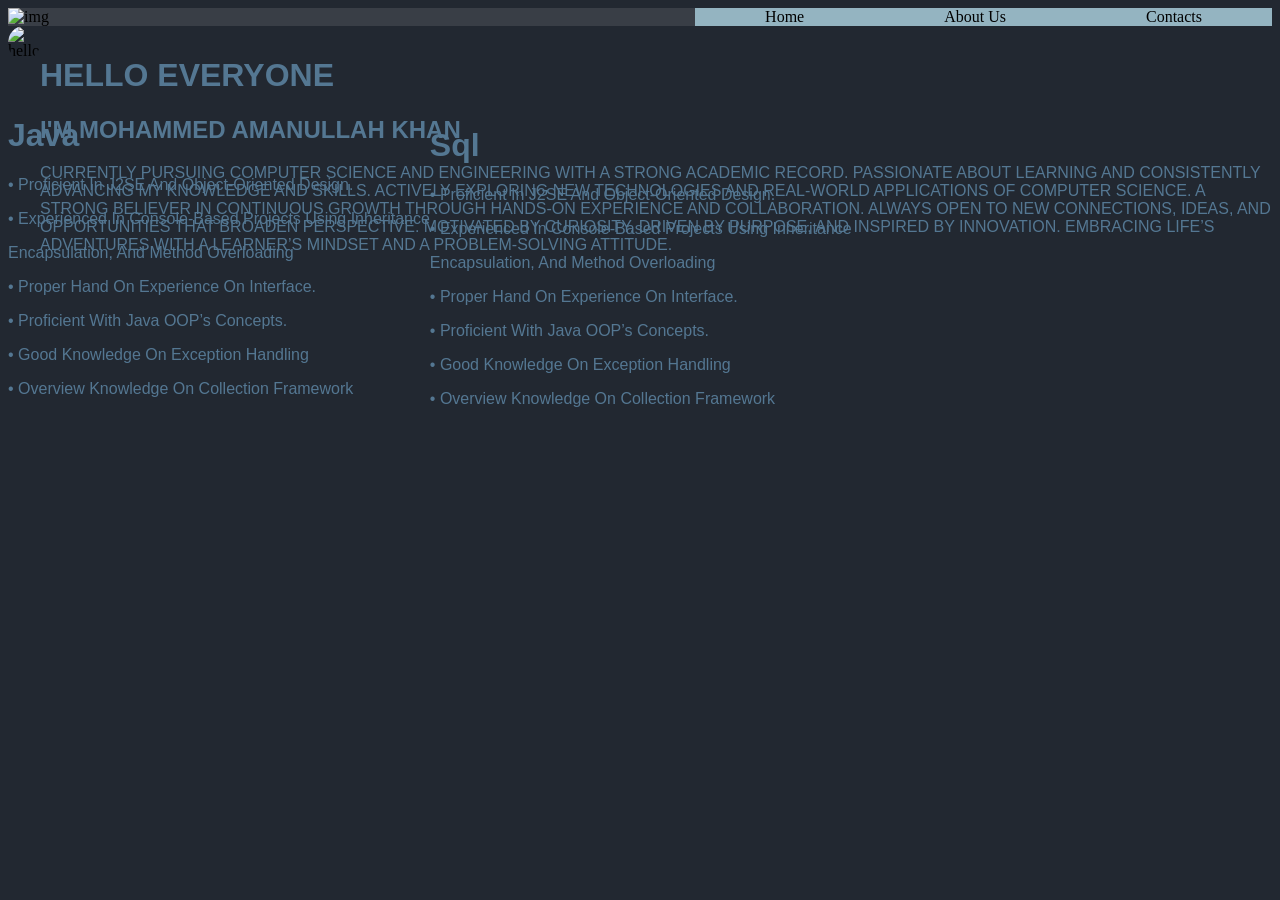
==== index.html @ 553f660c "changes" ====
<!DOCTYPE html>
<html lang="en">

<head>
    <meta charset="UTF-8">
    <meta name="viewport" content="width=device-width, initial-scale=1.0">
    <title>Document</title>
    <link rel="stylesheet" href="folio.css">
</head>

<body>
    <div id="nav">
        <div class="logo">
          <img src="C:\Users\91974\Desktop\dsdatasets\basic shit\UE-Logo-1.webp" alt="img"style="height: 50px; ">
        </div>
        <div class="contentNav">
        <div class="b1">Home</div>
        <div class="b1">About Us</div>
        <div class="b1">Contacts</div>
        </div>
        </div>  
    <div class="main">
        <div class="image">
            <img src="C:\Users\91974\Desktop\dsdatasets\basic shit\IMG-20250505-WA0002.jpg " alt="hello" style
                height="350px">
        </div>

        <div class="content">
            <div id="head">
                <h1>Hello Everyone </h1>
                <h2>I'm Mohammed Amanullah khan</h2>
                <p>Currently pursuing Computer Science and Engineering with a strong academic record.
                    Passionate about learning and consistently advancing my knowledge and skills.
                    Actively exploring new technologies and real-world applications of computer science.
                    A strong believer in continuous growth through hands-on experience and collaboration.
                    Always open to new connections, ideas, and opportunities that broaden perspective.
                    Motivated by curiosity, driven by purpose, and inspired by innovation.
                    Embracing life’s adventures with a learner’s mindset and a problem-solving attitude.


            </div>

        </div>
        </div>
            <div class="subpart">

                <div class="content">
                    <div class="java">
                        <h1>Java</h1>
                

 <p>• Proficient in J2SE and object-oriented design.</p>
<p>• Experienced in console-based projects using inheritance  <p>    encapsulation, and method overloading</p></p>
<p>• Proper hand on experience on 
    Interface. </p>
<p> • Proficient with Java OOP’s concepts.</p>
<p>•
    Good Knowledge on Exception 
   Handling</p>
<p>• Overview Knowledge on Collection Framework</p>

         </div>
                    <div class="content"    >
                        <div class="sql">
                            <h1>sql</h1>
                            <p>• Proficient in J2SE and object-oriented design.</p>
                            <p>• Experienced in console-based projects using inheritance  <p>    encapsulation, and method overloading</p></p>
                            <p>• Proper hand on experience on 
                                Interface. </p>
                            <p> • Proficient with Java OOP’s concepts.</p>
                            <p>•
                                Good Knowledge on Exception 
                               Handling</p>
                            <p>• Overview Knowledge on Collection Framework</p>
                        </div>
                    </div>
                </div>
                </div>
                

            
</body>

</html>
---- folio.css ----
body{
 background-color: #222831;  

}
#nav{
    padding: 0%;
    display: flex;
    justify-content: space-between;
    background-color:#393E46;
 
}
.contentNav{
    padding: 0%;
    background-color:#94B4C1;
display: flex;
align-items: center;
justify-content: space-between;

}
.b1{
    margin-left: 70px;
    margin-right: 70px;
}
.main{
display: flex;
justify-content: center;
align-items: flex-start;

}
.image img{
    position: sticky;
    border-radius: 50%;
    

}
.content{
    padding-top: 10px;
    display: flex;
    color:#547792;
    text-transform: capitalize;
    font-family: 'Gill Sans', 'Gill Sans MT', Calibri, 'Trebuchet MS', sans-serif;
}
#head{
height:50px;
text-transform: uppercase;
}
.subpart{
    display: flex;
    justify-content: flex-start;
    align-items: center;
    
}
.java{

}
.sql{
   
}
.logo{
    border-radius: 50%;
}

/* 547792 94B4C1 9#393E46CEFCA */
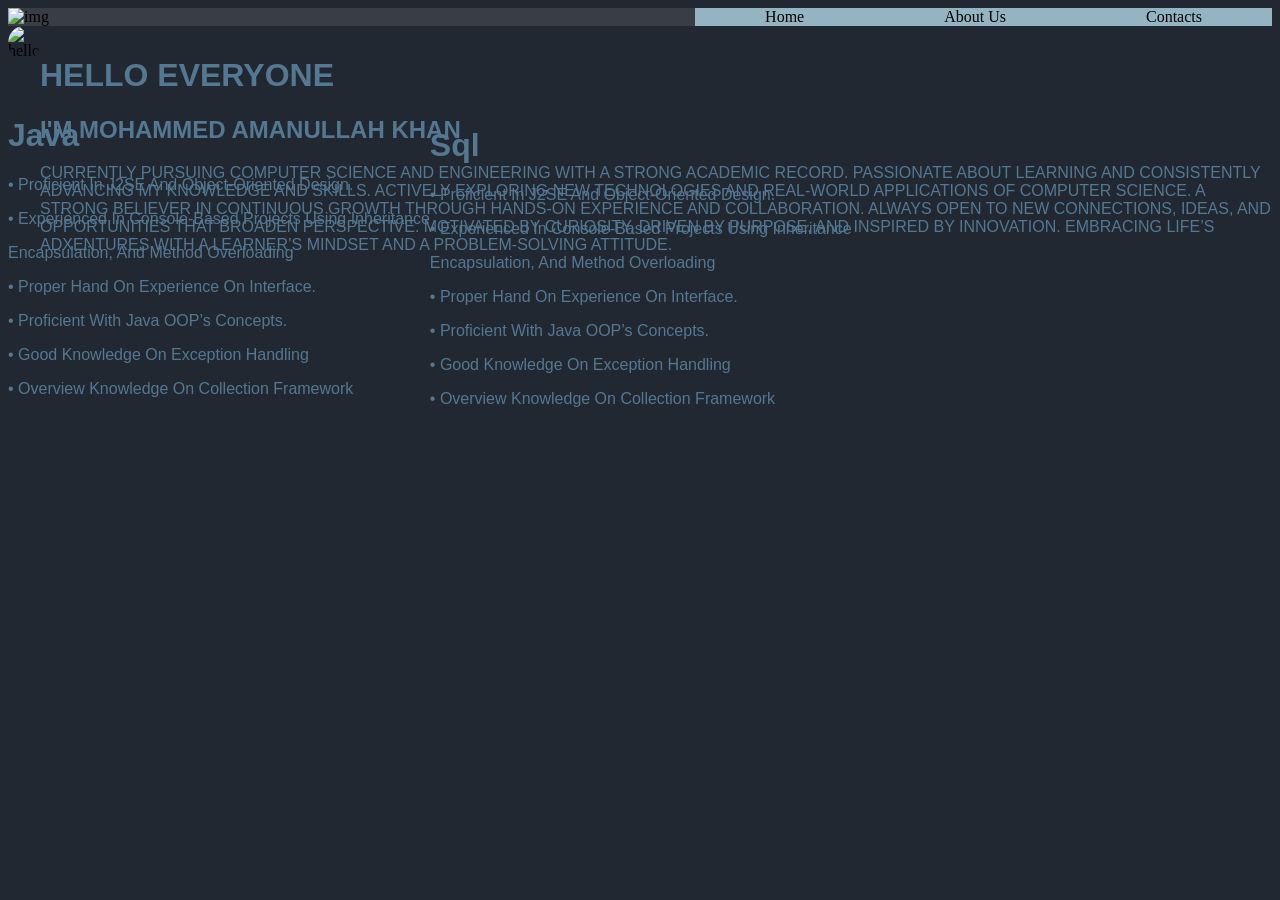
==== commit cb3c6b2c: "d" ====
--- a/index.html
+++ b/index.html
@@ -11,7 +11,7 @@
 <body>
     <div id="nav">
         <div class="logo">
-          <img src="C:\Users\91974\Desktop\dsdatasets\basic shit\UE-Logo-1.webp" alt="img"style="height: 50px; ">
+          <img src="C:\Users\91974\Desktop\dcl\AmanPortfolio\UE-Logo-1.webp" alt="img"style="height: 50px; ">
         </div>
         <div class="contentNav">
         <div class="b1">Home</div>
@@ -21,7 +21,7 @@
         </div>  
     <div class="main">
         <div class="image">
-            <img src="C:\Users\91974\Desktop\dsdatasets\basic shit\IMG-20250505-WA0002.jpg " alt="hello" style
+            <img src="C:\Users\91974\Desktop\dcl\AmanPortfolio\IMG-20250505-WA0002.jpg " alt="hello" style
                 height="350px">
         </div>
 
@@ -35,7 +35,7 @@
                     A strong believer in continuous growth through hands-on experience and collaboration.
                     Always open to new connections, ideas, and opportunities that broaden perspective.
                     Motivated by curiosity, driven by purpose, and inspired by innovation.
-                    Embracing life’s adventures with a learner’s mindset and a problem-solving attitude.
+                    Embracing life’s adxentures with a learner’s mindset and a problem-solving attitude.
 
 
             </div>
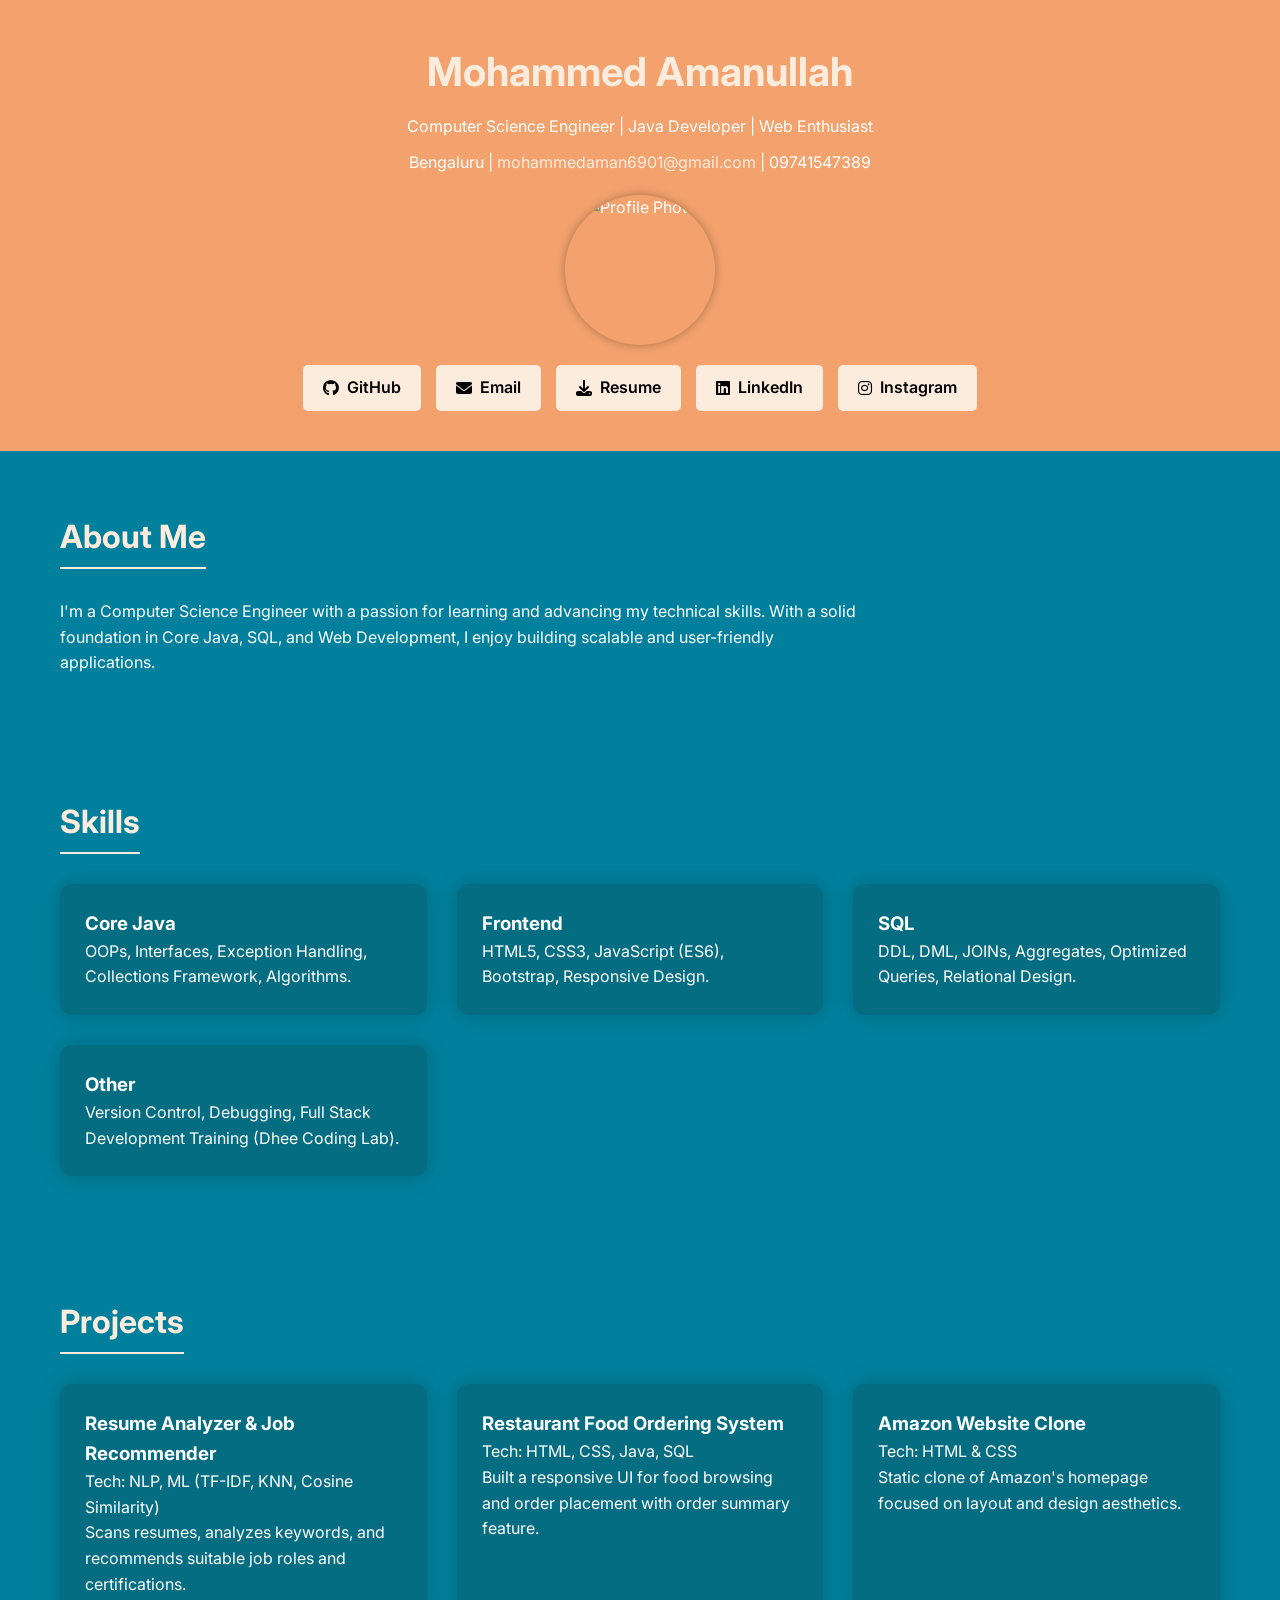
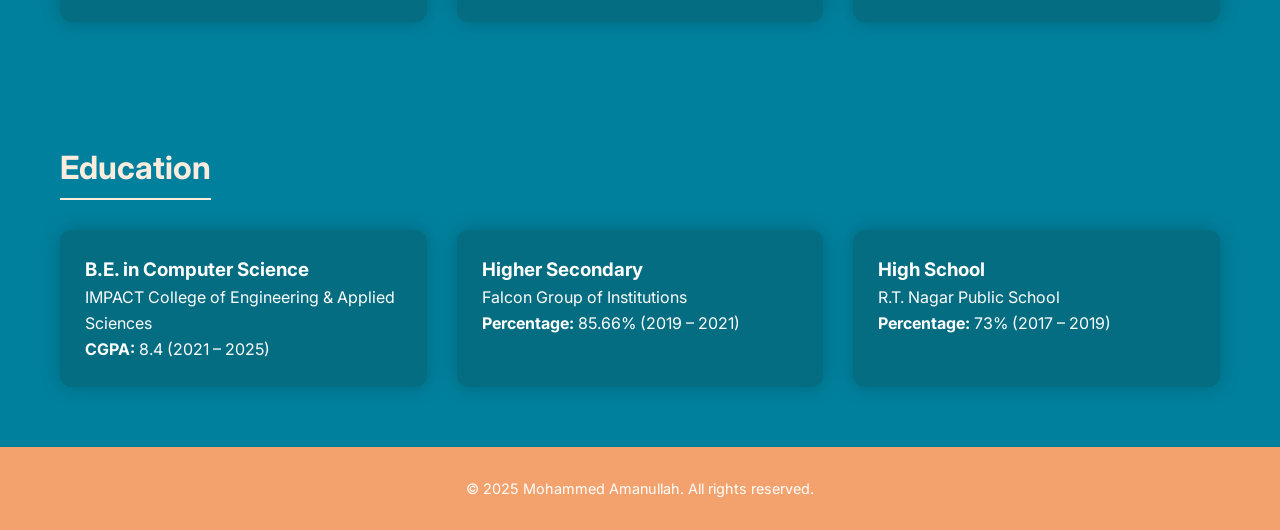
==== commit 710164ea: "sx" ====
--- a/index.html
+++ b/index.html
@@ -1,84 +1,233 @@
 <!DOCTYPE html>
 <html lang="en">
-
 <head>
-    <meta charset="UTF-8">
-    <meta name="viewport" content="width=device-width, initial-scale=1.0">
-    <title>Document</title>
-    <link rel="stylesheet" href="folio.css">
+  <meta charset="UTF-8" />
+  <meta name="viewport" content="width=device-width, initial-scale=1.0" />
+  <title>Mohammed Amanullah - Portfolio</title>
+  <link href="https://fonts.googleapis.com/css2?family=Inter:wght@400;600;700&display=swap" rel="stylesheet">
+  <link rel="stylesheet" href="https://cdnjs.cloudflare.com/ajax/libs/font-awesome/6.5.0/css/all.min.css">
+  <style>
+    :root {
+      --primary: #00809D;
+      --accent: #FCECDD;
+      --text: #ffffff;
+      --muted: #FF7601;
+      --bg: #F3A26D;
+    }
+
+    * {
+      margin: 0;
+      padding: 0;
+      box-sizing: border-box;
+      font-family: 'Inter', sans-serif;
+    }
+
+    body {
+      background-color: var(--primary);
+      color: var(--text);
+      line-height: 1.6;
+    }
+
+    header {
+      padding: 40px 60px;
+      text-align: center;
+      background-color: var(--bg);
+    }
+
+    header h1 {
+      font-size: 2.5rem;
+      color: var(--accent);
+    }
+
+    header p {
+      margin-top: 10px;
+      font-size: 1rem;
+      color: var(--text);
+    }
+
+    .profile-pic {
+      margin: 20px auto;
+      width: 150px;
+      height: 150px;
+      border-radius: 50%;
+      overflow: hidden;
+      box-shadow: 0 0 10px rgba(0,0,0,0.3);
+    }
+
+    .profile-pic img {
+      width: 100%;
+      height: 100%;
+      object-fit: cover;
+    }
+
+    .buttons {
+      margin-top: 20px;
+      display: flex;
+      justify-content: center;
+      flex-wrap: wrap;
+      gap: 15px;
+    }
+
+    .buttons a {
+      display: inline-flex;
+      align-items: center;
+      gap: 8px;
+      padding: 10px 20px;
+      background-color: var(--accent);
+      color: #000;
+      font-weight: 600;
+      text-decoration: none;
+      border-radius: 5px;
+      transition: background-color 0.3s;
+    }
+
+    .buttons a:hover {
+      background-color: #ffe9d6;
+    }
+
+    section {
+      padding: 60px;
+    }
+
+    h2 {
+      font-size: 2rem;
+      margin-bottom: 30px;
+      color: var(--accent);
+      border-bottom: 2px solid var(--accent);
+      display: inline-block;
+      padding-bottom: 5px;
+    }
+
+    .grid {
+      display: grid;
+      grid-template-columns: repeat(auto-fit, minmax(280px, 1fr));
+      gap: 30px;
+    }
+
+    .card {
+      background-color: #056d81;
+      padding: 25px;
+      border-radius: 12px;
+      box-shadow: 0 0 20px rgba(0, 0, 0, 0.2);
+      transition: transform 0.3s ease;
+    }
+
+    .card:hover {
+      transform: translateY(-5px);
+    }
+
+    footer {
+      background-color: var(--bg);
+      color: var(--text);
+      text-align: center;
+      padding: 30px 10px;
+      font-size: 0.9rem;
+    }
+
+    a {
+      color: var(--accent);
+      text-decoration: none;
+    }
+
+    a:hover {
+      text-decoration: underline;
+    }
+  </style>
 </head>
-
 <body>
-    <div id="nav">
-        <div class="logo">
-          <img src="C:\Users\91974\Desktop\dcl\AmanPortfolio\UE-Logo-1.webp" alt="img"style="height: 50px; ">
-        </div>
-        <div class="contentNav">
-        <div class="b1">Home</div>
-        <div class="b1">About Us</div>
-        <div class="b1">Contacts</div>
-        </div>
-        </div>  
-    <div class="main">
-        <div class="image">
-            <img src="C:\Users\91974\Desktop\dcl\AmanPortfolio\IMG-20250505-WA0002.jpg " alt="hello" style
-                height="350px">
-        </div>
-
-        <div class="content">
-            <div id="head">
-                <h1>Hello Everyone </h1>
-                <h2>I'm Mohammed Amanullah khan</h2>
-                <p>Currently pursuing Computer Science and Engineering with a strong academic record.
-                    Passionate about learning and consistently advancing my knowledge and skills.
-                    Actively exploring new technologies and real-world applications of computer science.
-                    A strong believer in continuous growth through hands-on experience and collaboration.
-                    Always open to new connections, ideas, and opportunities that broaden perspective.
-                    Motivated by curiosity, driven by purpose, and inspired by innovation.
-                    Embracing life’s adxentures with a learner’s mindset and a problem-solving attitude.
-
-
-            </div>
-
-        </div>
-        </div>
-            <div class="subpart">
-
-                <div class="content">
-                    <div class="java">
-                        <h1>Java</h1>
-                
-
- <p>• Proficient in J2SE and object-oriented design.</p>
-<p>• Experienced in console-based projects using inheritance  <p>    encapsulation, and method overloading</p></p>
-<p>• Proper hand on experience on 
-    Interface. </p>
-<p> • Proficient with Java OOP’s concepts.</p>
-<p>•
-    Good Knowledge on Exception 
-   Handling</p>
-<p>• Overview Knowledge on Collection Framework</p>
-
-         </div>
-                    <div class="content"    >
-                        <div class="sql">
-                            <h1>sql</h1>
-                            <p>• Proficient in J2SE and object-oriented design.</p>
-                            <p>• Experienced in console-based projects using inheritance  <p>    encapsulation, and method overloading</p></p>
-                            <p>• Proper hand on experience on 
-                                Interface. </p>
-                            <p> • Proficient with Java OOP’s concepts.</p>
-                            <p>•
-                                Good Knowledge on Exception 
-                               Handling</p>
-                            <p>• Overview Knowledge on Collection Framework</p>
-                        </div>
-                    </div>
-                </div>
-                </div>
-                
-
-            
+
+<header>
+  <h1>Mohammed Amanullah</h1>
+  <p>Computer Science Engineer | Java Developer | Web Enthusiast</p>
+  <p>Bengaluru | <a href="mailto:mohammedaman6901@gmail.com">mohammedaman6901@gmail.com</a> | 09741547389</p>
+
+  <div class="profile-pic">
+    <img src="C:\Users\91974\Desktop\AmanPort\IMG_8787.JPG" alt="Profile Photo" />
+  </div>
+
+  <div class="buttons">
+    <a href="https://github.com/Mohammedaman6901" target="_blank"><i class="fab fa-github"></i> GitHub</a>
+    <a href="mailto:mohammedaman6901@gmail.com"><i class="fas fa-envelope"></i> Email</a>
+    <a href="C:\Users\91974\Desktop\AmanPort\Mohammed-Amanullah (june)2025.pdf" download><i class="fas fa-download"></i> Resume</a>
+    <a href="https://www.linkedin.com/in/mohammed-amanullah-52b694307/" target="_blank"><i class="fab fa-linkedin"></i> LinkedIn</a>
+    <a href="https://www.instagram.com/mohammed._.aman" target="_blank"><i class="fab fa-instagram"></i> Instagram</a>
+  </div>
+</header>
+
+<section>
+  <h2>About Me</h2>
+  <p style="max-width: 800px;">
+    I'm a Computer Science Engineer with a passion for learning and advancing my technical skills. With a solid foundation in Core Java, SQL, and Web Development, I enjoy building scalable and user-friendly applications.
+  </p>
+</section>
+
+<section>
+  <h2>Skills</h2>
+  <div class="grid">
+    <div class="card">
+      <h3>Core Java</h3>
+      <p>OOPs, Interfaces, Exception Handling, Collections Framework, Algorithms.</p>
+    </div>
+    <div class="card">
+      <h3>Frontend</h3>
+      <p>HTML5, CSS3, JavaScript (ES6), Bootstrap, Responsive Design.</p>
+    </div>
+    <div class="card">
+      <h3>SQL</h3>
+      <p>DDL, DML, JOINs, Aggregates, Optimized Queries, Relational Design.</p>
+    </div>
+    <div class="card">
+      <h3>Other</h3>
+      <p>Version Control, Debugging, Full Stack Development Training (Dhee Coding Lab).</p>
+    </div>
+  </div>
+</section>
+
+<section>
+  <h2>Projects</h2>
+  <div class="grid">
+    <div class="card">
+      <h3>Resume Analyzer & Job Recommender</h3>
+      <p>Tech: NLP, ML (TF-IDF, KNN, Cosine Similarity)</p>
+      <p>Scans resumes, analyzes keywords, and recommends suitable job roles and certifications.</p>
+    </div>
+    <div class="card">
+      <h3>Restaurant Food Ordering System</h3>
+      <p>Tech: HTML, CSS, Java, SQL</p>
+      <p>Built a responsive UI for food browsing and order placement with order summary feature.</p>
+    </div>
+    <div class="card">
+      <h3>Amazon Website Clone</h3>
+      <p>Tech: HTML & CSS</p>
+      <p>Static clone of Amazon's homepage focused on layout and design aesthetics.</p>
+    </div>
+  </div>
+</section>
+
+<section>
+  <h2>Education</h2>
+  <div class="grid">
+    <div class="card">
+      <h3>B.E. in Computer Science</h3>
+      <p>IMPACT College of Engineering & Applied Sciences</p>
+      <p><strong>CGPA:</strong> 8.4 (2021 – 2025)</p>
+    </div>
+    <div class="card">
+      <h3>Higher Secondary</h3>
+      <p>Falcon Group of Institutions</p>
+      <p><strong>Percentage:</strong> 85.66% (2019 – 2021)</p>
+    </div>
+    <div class="card">
+      <h3>High School</h3>
+      <p>R.T. Nagar Public School</p>
+      <p><strong>Percentage:</strong> 73% (2017 – 2019)</p>
+    </div>
+  </div>
+</section>
+
+<footer>
+  <p>&copy; 2025 Mohammed Amanullah. All rights reserved.</p>
+</footer>
+
 </body>
-
-</html>+</html>
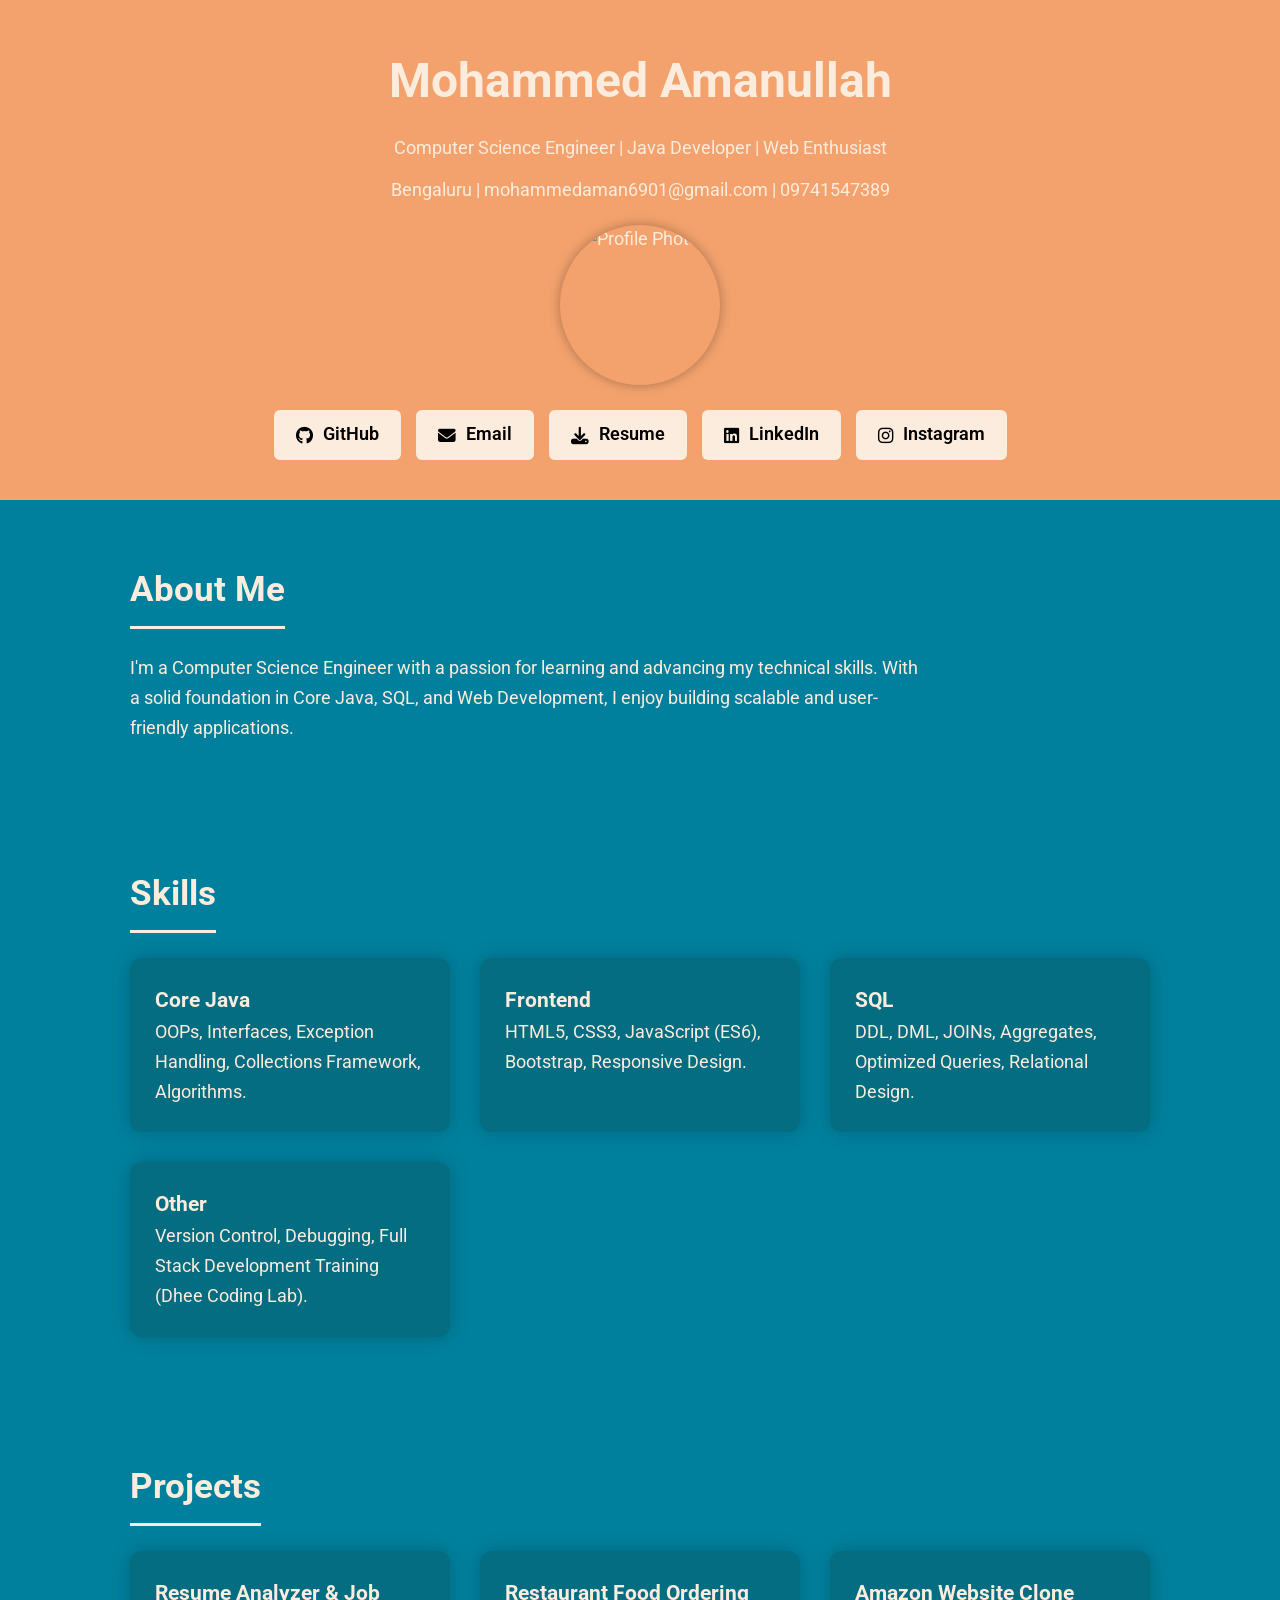
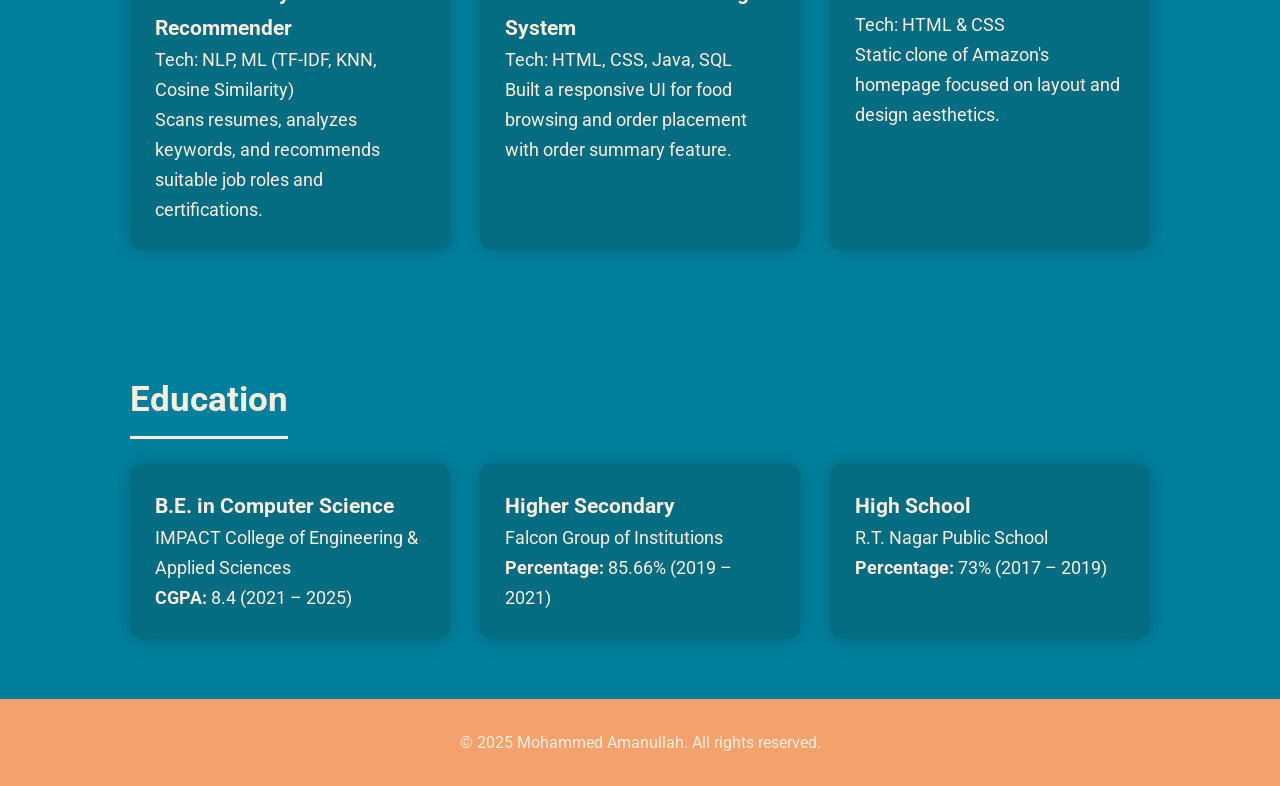
==== commit a5f5a274: "hi" ====
--- a/index.html
+++ b/index.html
@@ -4,13 +4,13 @@
   <meta charset="UTF-8" />
   <meta name="viewport" content="width=device-width, initial-scale=1.0" />
   <title>Mohammed Amanullah - Portfolio</title>
-  <link href="https://fonts.googleapis.com/css2?family=Inter:wght@400;600;700&display=swap" rel="stylesheet">
+  <link href="https://fonts.googleapis.com/css2?family=Roboto:wght@400;500;700&display=swap" rel="stylesheet">
   <link rel="stylesheet" href="https://cdnjs.cloudflare.com/ajax/libs/font-awesome/6.5.0/css/all.min.css">
   <style>
     :root {
       --primary: #00809D;
       --accent: #FCECDD;
-      --text: #ffffff;
+      --text: #FCECDD;
       --muted: #FF7601;
       --bg: #F3A26D;
     }
@@ -19,13 +19,14 @@
       margin: 0;
       padding: 0;
       box-sizing: border-box;
-      font-family: 'Inter', sans-serif;
+      font-family: 'Roboto', sans-serif;
     }
 
     body {
       background-color: var(--primary);
       color: var(--text);
-      line-height: 1.6;
+      line-height: 1.7;
+      font-size: 1.1rem;
     }
 
     header {
@@ -35,23 +36,24 @@
     }
 
     header h1 {
-      font-size: 2.5rem;
+      font-size: 3rem;
       color: var(--accent);
+      font-weight: 700;
     }
 
     header p {
-      margin-top: 10px;
-      font-size: 1rem;
+      margin-top: 12px;
+      font-size: 1.1rem;
       color: var(--text);
     }
 
     .profile-pic {
       margin: 20px auto;
-      width: 150px;
-      height: 150px;
+      width: 160px;
+      height: 160px;
       border-radius: 50%;
       overflow: hidden;
-      box-shadow: 0 0 10px rgba(0,0,0,0.3);
+      box-shadow: 0 0 12px rgba(0,0,0,0.3);
     }
 
     .profile-pic img {
@@ -61,7 +63,7 @@
     }
 
     .buttons {
-      margin-top: 20px;
+      margin-top: 25px;
       display: flex;
       justify-content: center;
       flex-wrap: wrap;
@@ -71,31 +73,33 @@
     .buttons a {
       display: inline-flex;
       align-items: center;
-      gap: 8px;
-      padding: 10px 20px;
+      gap: 10px;
+      padding: 10px 22px;
       background-color: var(--accent);
       color: #000;
       font-weight: 600;
       text-decoration: none;
-      border-radius: 5px;
-      transition: background-color 0.3s;
+      border-radius: 6px;
+      transition: background-color 0.3s ease;
     }
 
     .buttons a:hover {
-      background-color: #ffe9d6;
+      background-color: #ffe0c7;
     }
 
     section {
-      padding: 60px;
+      padding: 60px 40px;
+      max-width: 1100px;
+      margin: auto;
     }
 
     h2 {
-      font-size: 2rem;
-      margin-bottom: 30px;
+      font-size: 2.2rem;
+      margin-bottom: 25px;
       color: var(--accent);
-      border-bottom: 2px solid var(--accent);
+      border-bottom: 3px solid var(--accent);
       display: inline-block;
-      padding-bottom: 5px;
+      padding-bottom: 6px;
     }
 
     .grid {
@@ -113,7 +117,7 @@
     }
 
     .card:hover {
-      transform: translateY(-5px);
+      transform: translateY(-6px);
     }
 
     footer {
@@ -121,7 +125,7 @@
       color: var(--text);
       text-align: center;
       padding: 30px 10px;
-      font-size: 0.9rem;
+      font-size: 1rem;
     }
 
     a {
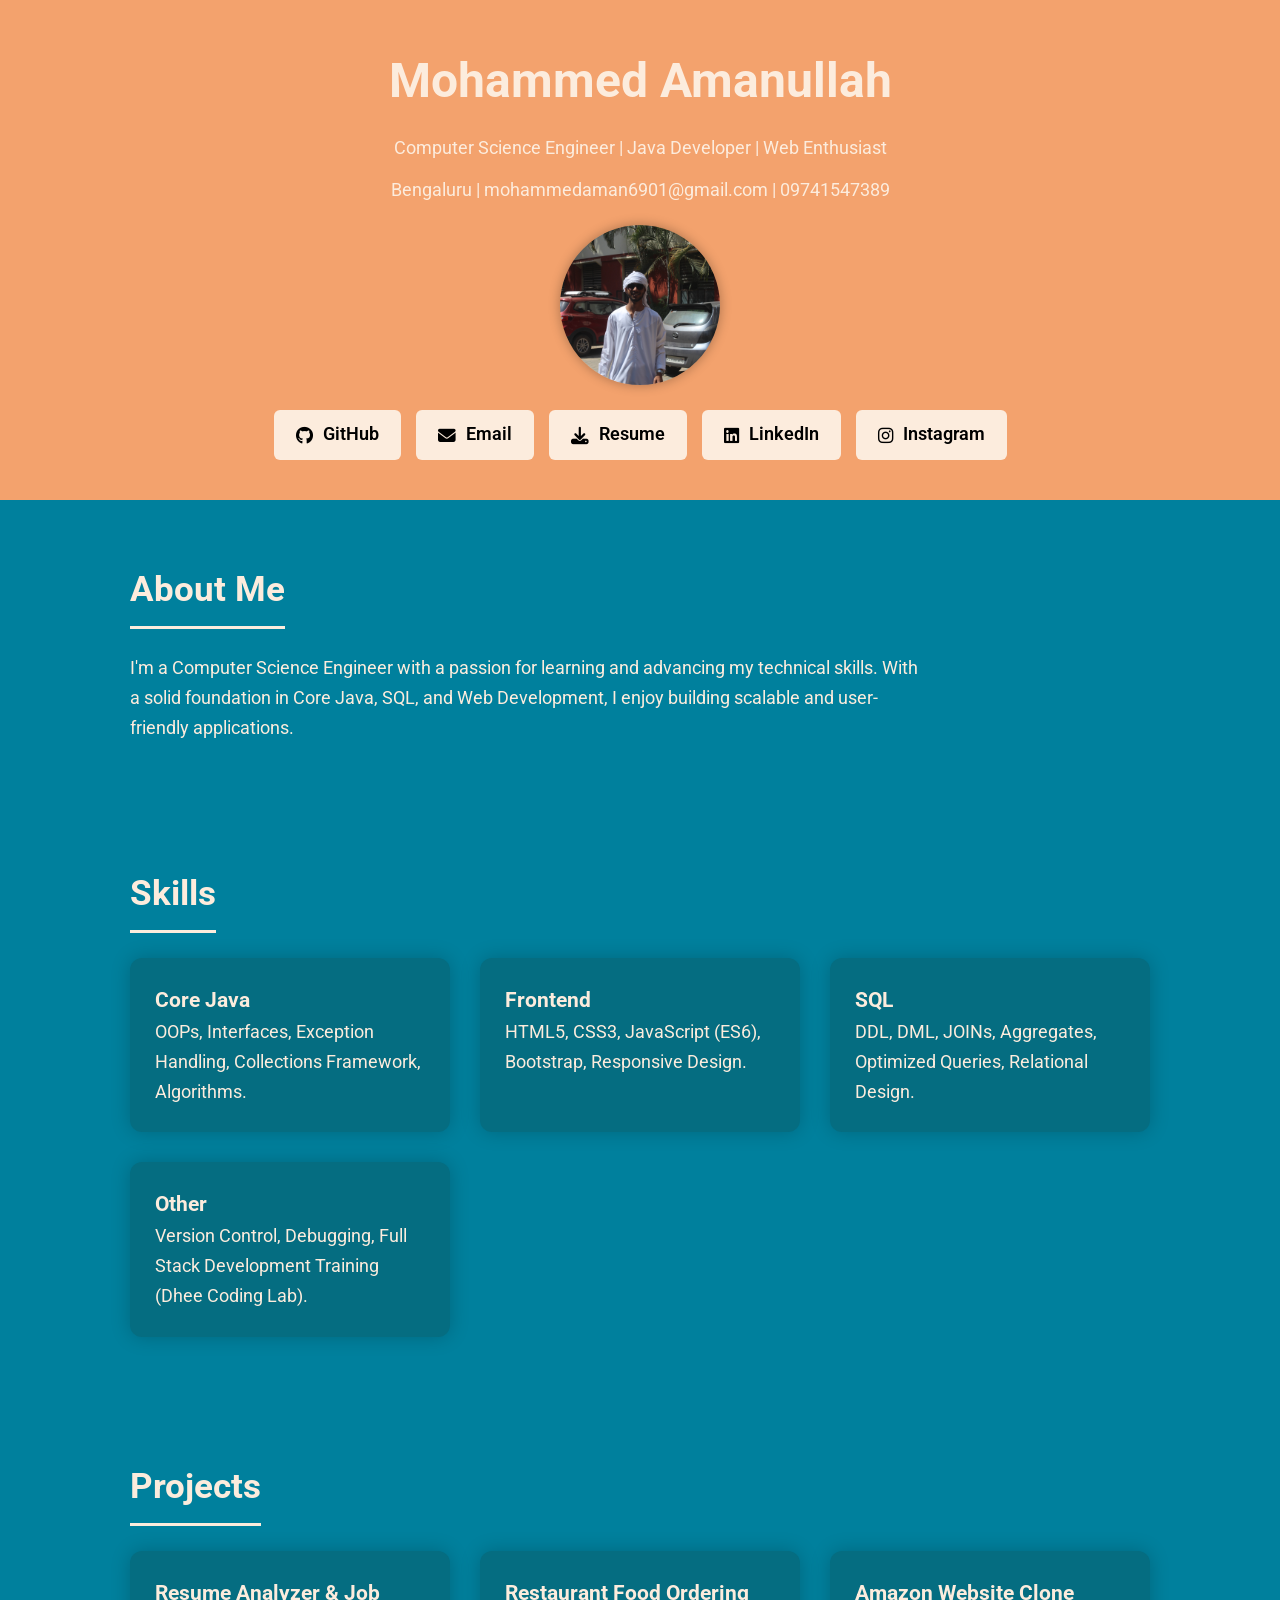
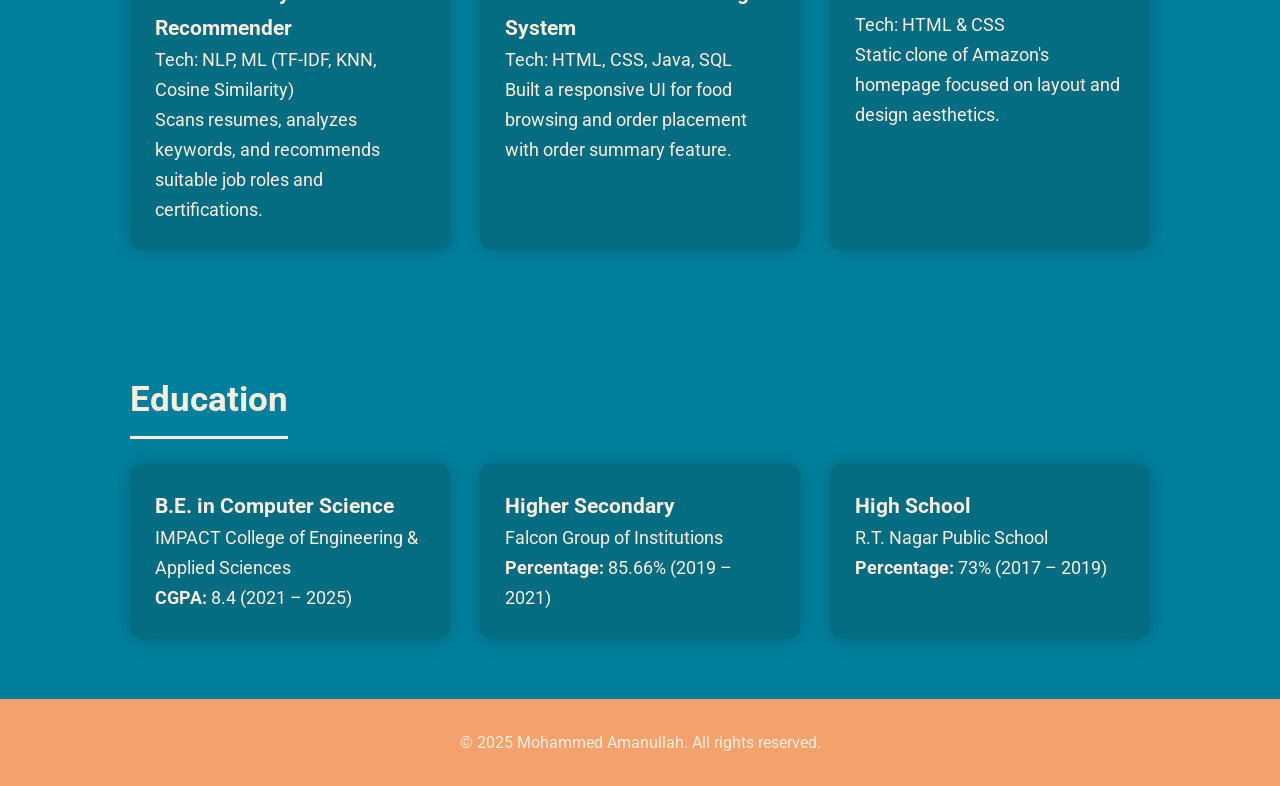
==== commit 3850ec19: "hello" ====
--- a/index.html
+++ b/index.html
@@ -146,13 +146,13 @@
   <p>Bengaluru | <a href="mailto:mohammedaman6901@gmail.com">mohammedaman6901@gmail.com</a> | 09741547389</p>
 
   <div class="profile-pic">
-    <img src="C:\Users\91974\Desktop\AmanPort\IMG_8787.JPG" alt="Profile Photo" />
+    <img src="IMG_8787.JPG" alt="Profile Photo" />
   </div>
 
   <div class="buttons">
     <a href="https://github.com/Mohammedaman6901" target="_blank"><i class="fab fa-github"></i> GitHub</a>
     <a href="mailto:mohammedaman6901@gmail.com"><i class="fas fa-envelope"></i> Email</a>
-    <a href="C:\Users\91974\Desktop\AmanPort\Mohammed-Amanullah (june)2025.pdf" download><i class="fas fa-download"></i> Resume</a>
+    <a href="Mohammed-Amanullah (june)2025.pdf" download><i class="fas fa-download"></i> Resume</a>
     <a href="https://www.linkedin.com/in/mohammed-amanullah-52b694307/" target="_blank"><i class="fab fa-linkedin"></i> LinkedIn</a>
     <a href="https://www.instagram.com/mohammed._.aman" target="_blank"><i class="fab fa-instagram"></i> Instagram</a>
   </div>
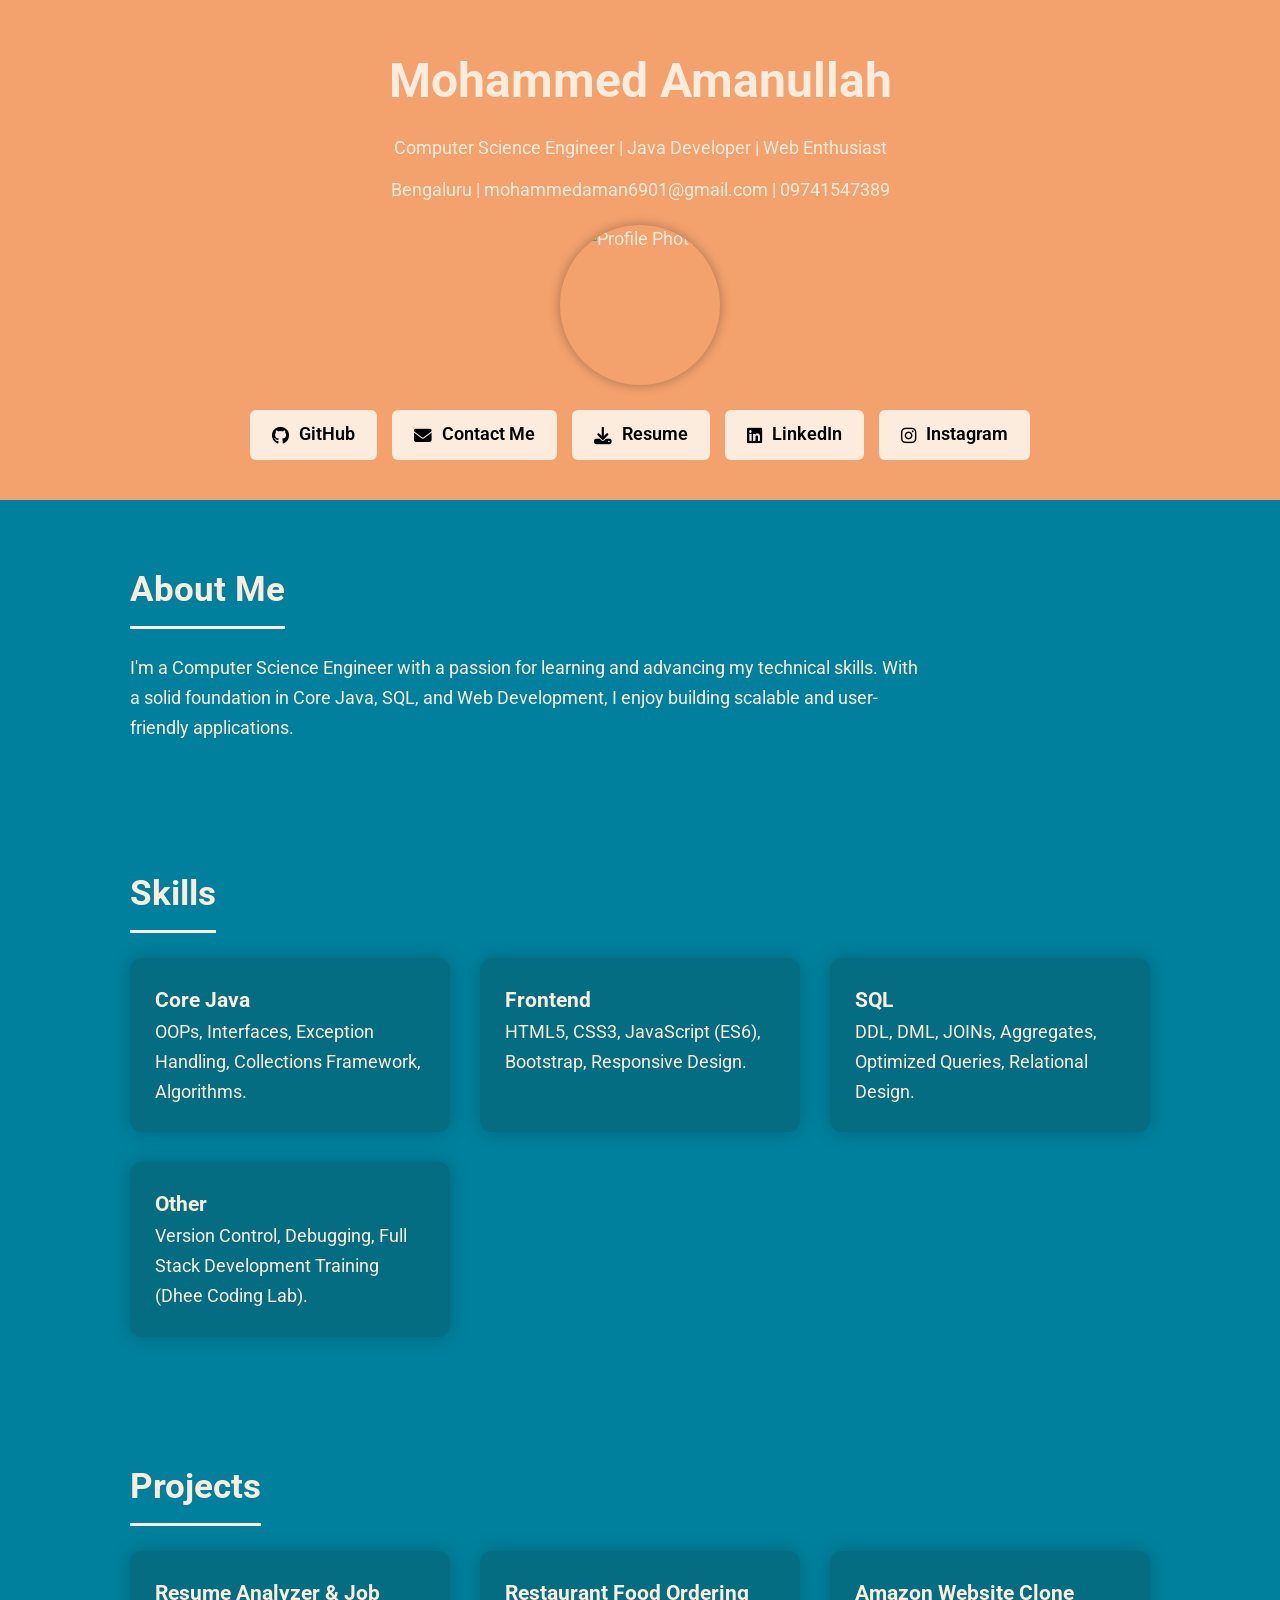
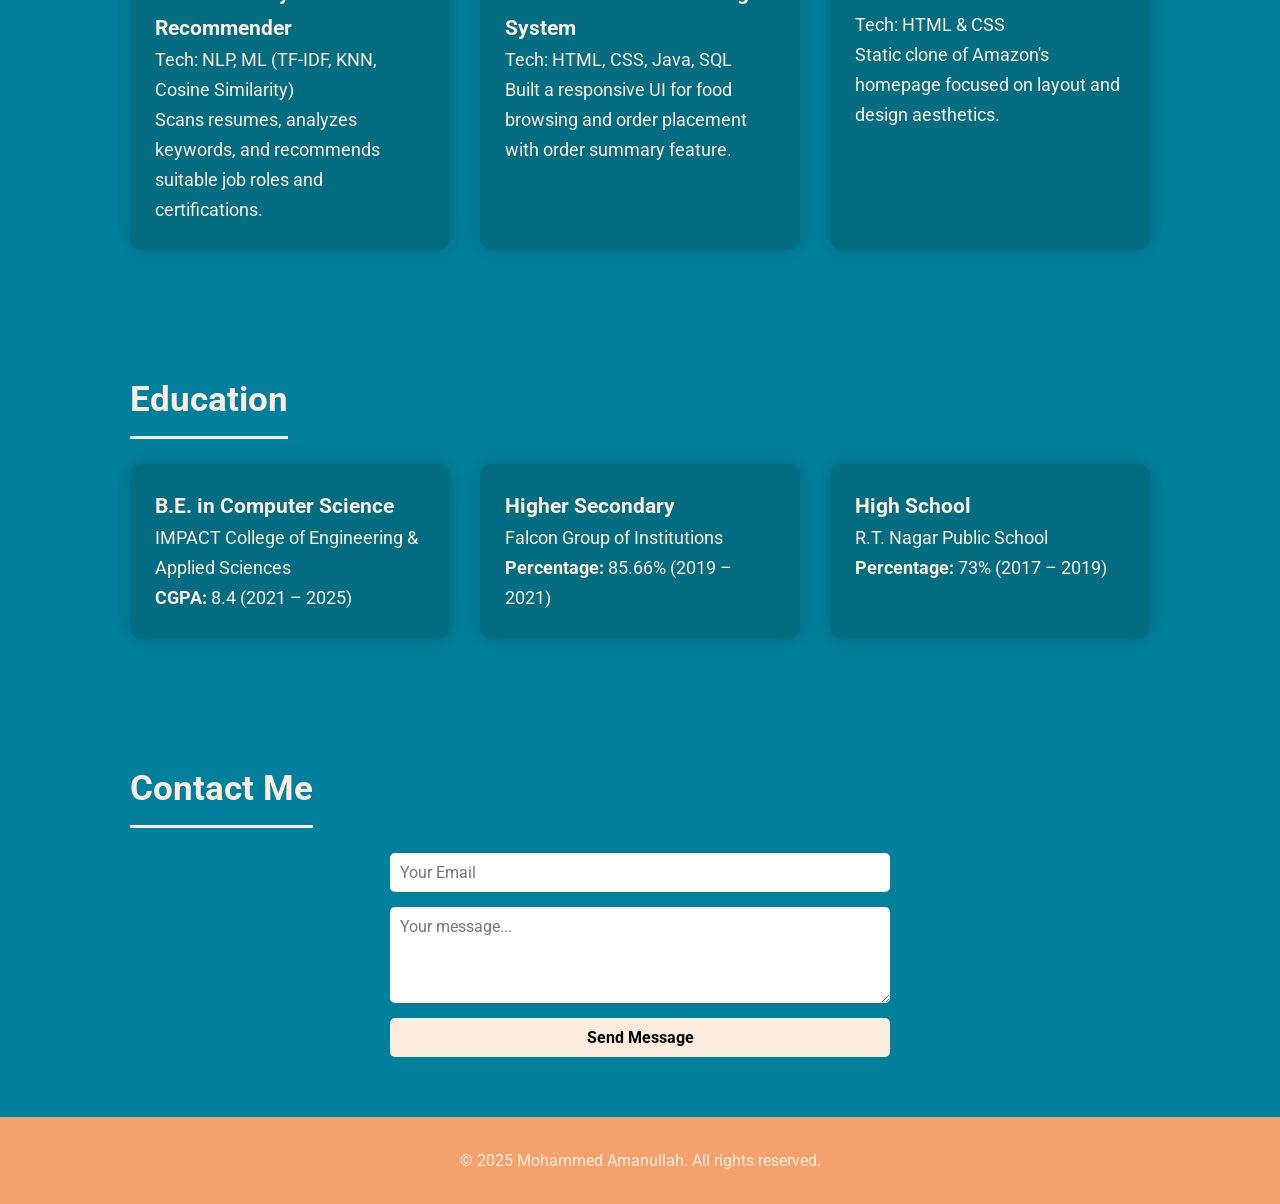
==== commit 8abacbeb: "main" ====
--- a/index.html
+++ b/index.html
@@ -4,8 +4,10 @@
   <meta charset="UTF-8" />
   <meta name="viewport" content="width=device-width, initial-scale=1.0" />
   <title>Mohammed Amanullah - Portfolio</title>
+  <meta name="description" content="Portfolio website of Mohammed Amanullah - Computer Science Engineer and Web Developer from Bangalore, India.">
+  <meta name="author" content="Mohammed Amanullah">
   <link href="https://fonts.googleapis.com/css2?family=Roboto:wght@400;500;700&display=swap" rel="stylesheet">
-  <link rel="stylesheet" href="https://cdnjs.cloudflare.com/ajax/libs/font-awesome/6.5.0/css/all.min.css">
+  <link rel="stylesheet" href="https://cdnjs.cloudflare.com/ajax/libs/font-awesome/6.5.0/css/all.min.css" integrity="sha512-MX7oAj7B+g0RzjTnFoqEoNQAx3EYw9NVg1pq4+9zqk8kxly6Zs4FZP0cv7k1RSFBRk2dkSn5V7oBoB2FfFwM0A==" crossorigin="anonymous" referrerpolicy="no-referrer" />
   <style>
     :root {
       --primary: #00809D;
@@ -128,13 +130,26 @@
       font-size: 1rem;
     }
 
-    a {
-      color: var(--accent);
-      text-decoration: none;
-    }
-
-    a:hover {
-      text-decoration: underline;
+    form {
+      display: flex;
+      flex-direction: column;
+      gap: 15px;
+      max-width: 500px;
+      margin: auto;
+    }
+
+    input, textarea, button {
+      padding: 10px;
+      border-radius: 5px;
+      border: none;
+      font-size: 1rem;
+    }
+
+    button {
+      background-color: var(--accent);
+      color: #000;
+      font-weight: bold;
+      cursor: pointer;
     }
   </style>
 </head>
@@ -143,16 +158,16 @@
 <header>
   <h1>Mohammed Amanullah</h1>
   <p>Computer Science Engineer | Java Developer | Web Enthusiast</p>
-  <p>Bengaluru | <a href="mailto:mohammedaman6901@gmail.com">mohammedaman6901@gmail.com</a> | 09741547389</p>
+  <p>Bengaluru | <span>mohammedaman6901@gmail.com</span> | 09741547389</p>
 
   <div class="profile-pic">
-    <img src="IMG_8787.JPG" alt="Profile Photo" />
+    <img src="face.png" alt="Profile Photo" />
   </div>
 
   <div class="buttons">
     <a href="https://github.com/Mohammedaman6901" target="_blank"><i class="fab fa-github"></i> GitHub</a>
-    <a href="mailto:mohammedaman6901@gmail.com"><i class="fas fa-envelope"></i> Email</a>
-    <a href="Mohammed-Amanullah (june)2025.pdf" download><i class="fas fa-download"></i> Resume</a>
+    <a href="#contact"><i class="fas fa-envelope"></i> Contact Me</a>
+    <a href="https://drive.google.com/YOUR_PUBLIC_RESUME_LINK" target="_blank"><i class="fas fa-download"></i> Resume</a>
     <a href="https://www.linkedin.com/in/mohammed-amanullah-52b694307/" target="_blank"><i class="fab fa-linkedin"></i> LinkedIn</a>
     <a href="https://www.instagram.com/mohammed._.aman" target="_blank"><i class="fab fa-instagram"></i> Instagram</a>
   </div>
@@ -229,9 +244,18 @@
   </div>
 </section>
 
+<section id="contact">
+  <h2>Contact Me</h2>
+  <form action="https://formspree.io/f/YOUR_FORM_ID" method="POST">
+    <input type="email" name="email" placeholder="Your Email" required />
+    <textarea name="message" placeholder="Your message..." rows="4" required></textarea>
+    <button type="submit">Send Message</button>
+  </form>
+</section>
+
 <footer>
   <p>&copy; 2025 Mohammed Amanullah. All rights reserved.</p>
 </footer>
 
 </body>
-</html>
+</html>
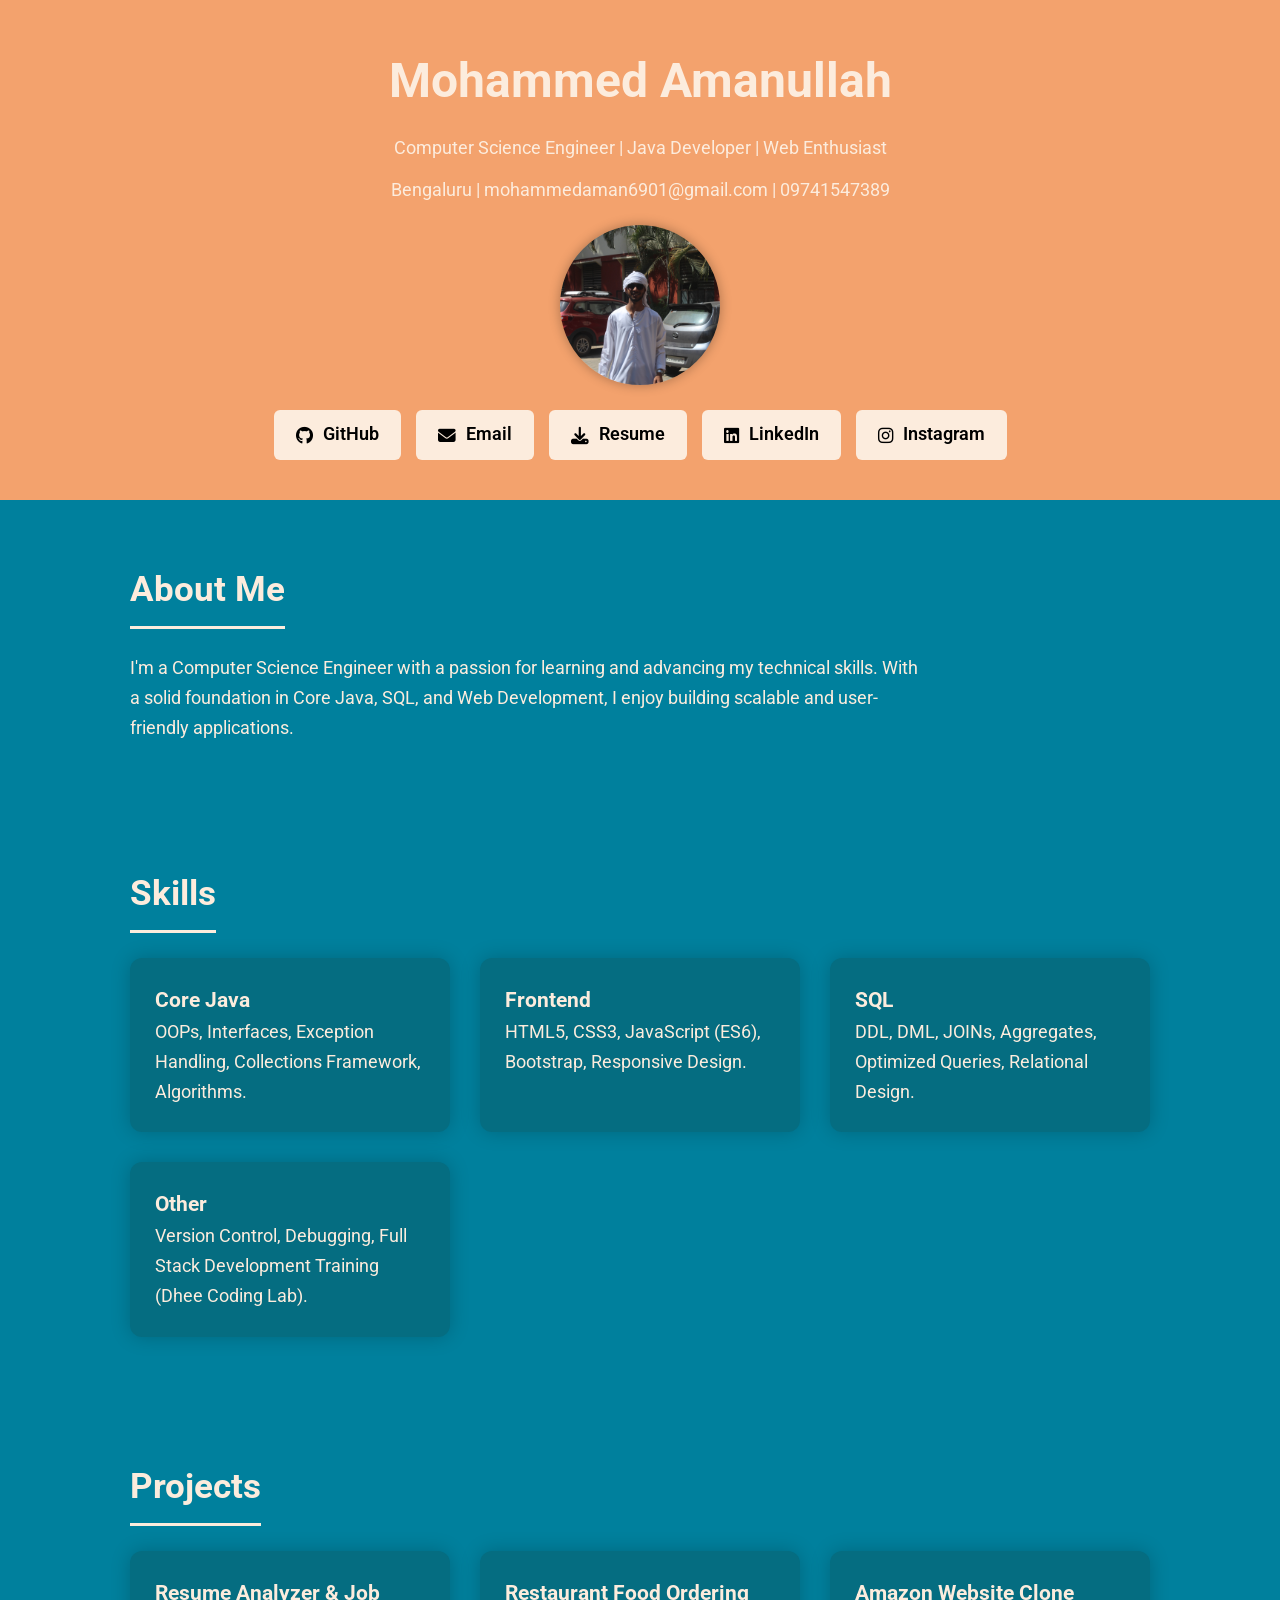
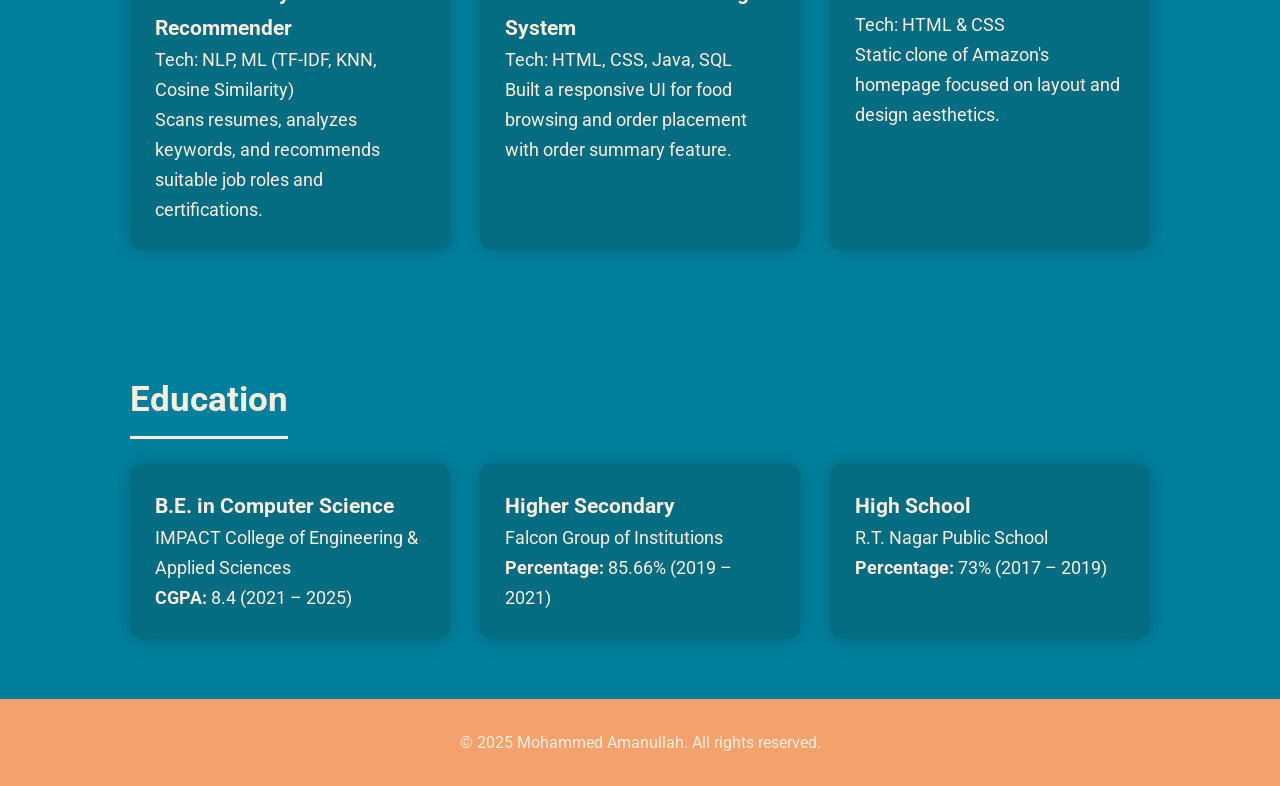
==== commit 6ac122a2: "s" ====
--- a/index.html
+++ b/index.html
@@ -4,10 +4,8 @@
   <meta charset="UTF-8" />
   <meta name="viewport" content="width=device-width, initial-scale=1.0" />
   <title>Mohammed Amanullah - Portfolio</title>
-  <meta name="description" content="Portfolio website of Mohammed Amanullah - Computer Science Engineer and Web Developer from Bangalore, India.">
-  <meta name="author" content="Mohammed Amanullah">
   <link href="https://fonts.googleapis.com/css2?family=Roboto:wght@400;500;700&display=swap" rel="stylesheet">
-  <link rel="stylesheet" href="https://cdnjs.cloudflare.com/ajax/libs/font-awesome/6.5.0/css/all.min.css" integrity="sha512-MX7oAj7B+g0RzjTnFoqEoNQAx3EYw9NVg1pq4+9zqk8kxly6Zs4FZP0cv7k1RSFBRk2dkSn5V7oBoB2FfFwM0A==" crossorigin="anonymous" referrerpolicy="no-referrer" />
+  <link rel="stylesheet" href="https://cdnjs.cloudflare.com/ajax/libs/font-awesome/6.5.0/css/all.min.css">
   <style>
     :root {
       --primary: #00809D;
@@ -130,26 +128,13 @@
       font-size: 1rem;
     }
 
-    form {
-      display: flex;
-      flex-direction: column;
-      gap: 15px;
-      max-width: 500px;
-      margin: auto;
-    }
-
-    input, textarea, button {
-      padding: 10px;
-      border-radius: 5px;
-      border: none;
-      font-size: 1rem;
-    }
-
-    button {
-      background-color: var(--accent);
-      color: #000;
-      font-weight: bold;
-      cursor: pointer;
+    a {
+      color: var(--accent);
+      text-decoration: none;
+    }
+
+    a:hover {
+      text-decoration: underline;
     }
   </style>
 </head>
@@ -158,16 +143,16 @@
 <header>
   <h1>Mohammed Amanullah</h1>
   <p>Computer Science Engineer | Java Developer | Web Enthusiast</p>
-  <p>Bengaluru | <span>mohammedaman6901@gmail.com</span> | 09741547389</p>
+  <p>Bengaluru | <a href="mailto:mohammedaman6901@gmail.com">mohammedaman6901@gmail.com</a> | 09741547389</p>
 
   <div class="profile-pic">
-    <img src="face.png" alt="Profile Photo" />
+    <img src="IMG_8787.JPG" alt="Profile Photo" />
   </div>
 
   <div class="buttons">
     <a href="https://github.com/Mohammedaman6901" target="_blank"><i class="fab fa-github"></i> GitHub</a>
-    <a href="#contact"><i class="fas fa-envelope"></i> Contact Me</a>
-    <a href="https://drive.google.com/YOUR_PUBLIC_RESUME_LINK" target="_blank"><i class="fas fa-download"></i> Resume</a>
+    <a href="mailto:mohammedaman6901@gmail.com"><i class="fas fa-envelope"></i> Email</a>
+    <a href="Mohammed-Amanullah (june)2025.pdf" download><i class="fas fa-download"></i> Resume</a>
     <a href="https://www.linkedin.com/in/mohammed-amanullah-52b694307/" target="_blank"><i class="fab fa-linkedin"></i> LinkedIn</a>
     <a href="https://www.instagram.com/mohammed._.aman" target="_blank"><i class="fab fa-instagram"></i> Instagram</a>
   </div>
@@ -244,18 +229,9 @@
   </div>
 </section>
 
-<section id="contact">
-  <h2>Contact Me</h2>
-  <form action="https://formspree.io/f/YOUR_FORM_ID" method="POST">
-    <input type="email" name="email" placeholder="Your Email" required />
-    <textarea name="message" placeholder="Your message..." rows="4" required></textarea>
-    <button type="submit">Send Message</button>
-  </form>
-</section>
-
 <footer>
   <p>&copy; 2025 Mohammed Amanullah. All rights reserved.</p>
 </footer>
 
 </body>
-</html>+</html>
